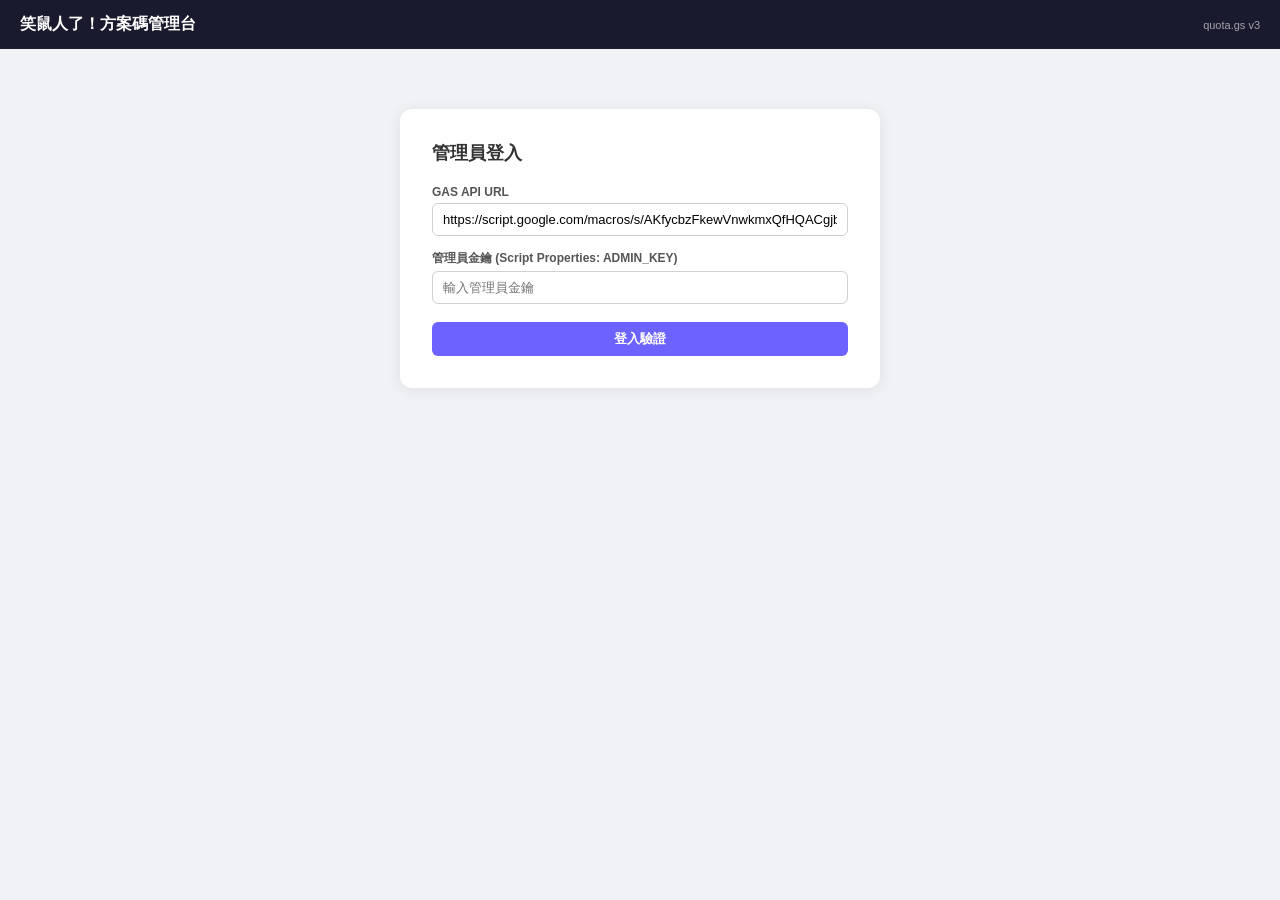
==== quota-admin.html @ 6d63dd7b "feat(quota): Quota Admin Gate — v3 with custom plan type + web admin panel Changes in gas/quota.gs: " ====
<!DOCTYPE html>
<html lang="zh-TW">
<head>
<meta charset="UTF-8">
<meta name="viewport" content="width=device-width, initial-scale=1.0">
<title>笑鼠人了！方案碼管理台</title>
<style>
*{box-sizing:border-box;margin:0;padding:0}
body{font-family:-apple-system,BlinkMacSystemFont,'Segoe UI',sans-serif;background:#f0f2f5;color:#1a1a1a;font-size:14px}
header{background:#1a1a2e;color:#fff;padding:14px 20px;display:flex;align-items:center;gap:10px}
header h1{font-size:16px;font-weight:600}
header .version{font-size:11px;opacity:.6;margin-left:auto}
#auth-panel{max-width:480px;margin:60px auto;background:#fff;border-radius:12px;padding:32px;box-shadow:0 2px 16px rgba(0,0,0,.08)}
#auth-panel h2{font-size:18px;margin-bottom:20px;color:#333}
#main-panel{display:none;max-width:900px;margin:24px auto;padding:0 16px 40px}
.field{margin-bottom:14px}
label{display:block;font-size:12px;font-weight:600;color:#555;margin-bottom:4px}
input,select,textarea{width:100%;padding:8px 10px;border:1px solid #d0d0d0;border-radius:6px;font-size:13px;outline:none;background:#fff}
input:focus,select:focus{border-color:#6c63ff}
.btn{display:inline-block;padding:8px 18px;border:none;border-radius:6px;font-size:13px;font-weight:600;cursor:pointer;transition:opacity .15s}
.btn-primary{background:#6c63ff;color:#fff}
.btn-primary:hover{opacity:.88}
.btn-danger{background:#e53e3e;color:#fff}
.btn-danger:hover{opacity:.88}
.btn-sm{padding:4px 10px;font-size:12px}
.btn:disabled{opacity:.4;cursor:not-allowed}
.card{background:#fff;border-radius:10px;padding:20px;box-shadow:0 1px 6px rgba(0,0,0,.07);margin-bottom:16px}
.card h3{font-size:14px;font-weight:700;color:#333;margin-bottom:14px;border-bottom:1px solid #f0f0f0;padding-bottom:8px}
.tabs{display:flex;gap:0;border-bottom:2px solid #e8e8e8;margin-bottom:18px}
.tab{padding:9px 18px;cursor:pointer;font-size:13px;font-weight:600;color:#888;border-bottom:2px solid transparent;margin-bottom:-2px}
.tab.active{color:#6c63ff;border-color:#6c63ff}
.tab-panel{display:none}.tab-panel.active{display:block}
table{width:100%;border-collapse:collapse;font-size:12px}
th{background:#f7f7f9;padding:8px 10px;text-align:left;font-weight:600;color:#555;border-bottom:1px solid #e0e0e0}
td{padding:8px 10px;border-bottom:1px solid #f0f0f0;vertical-align:middle}
tr:hover td{background:#fafafe}
.badge{display:inline-block;padding:2px 7px;border-radius:20px;font-size:11px;font-weight:600}
.badge-gift{background:#fef3c7;color:#92400e}
.badge-student{background:#d1fae5;color:#065f46}
.badge-custom{background:#ede9fe;color:#4c1d95}
.badge-on{background:#dcfce7;color:#166534}
.badge-off{background:#fee2e2;color:#991b1b}
.badge-expired{background:#f3f4f6;color:#6b7280}
.msg{padding:10px 14px;border-radius:6px;margin-bottom:12px;font-size:13px;display:none}
.msg.ok{background:#d1fae5;color:#065f46;display:block}
.msg.err{background:#fee2e2;color:#991b1b;display:block}
.row2{display:grid;grid-template-columns:1fr 1fr;gap:12px}
.row3{display:grid;grid-template-columns:1fr 1fr 1fr;gap:12px}
#type-custom-fields{display:none}
#type-gift-fields{display:none}
#type-student-fields{display:none}
.code-display{font-family:monospace;font-size:15px;font-weight:700;background:#f0eeff;padding:10px 14px;border-radius:6px;letter-spacing:.05em;color:#4c1d95;margin-top:10px;display:none}
.member-box{background:#f9f9ff;border:1px solid #e0deff;border-radius:8px;padding:14px;margin-top:12px;display:none}
.member-box .row{display:flex;justify-content:space-between;padding:4px 0;border-bottom:1px solid #ece9ff;font-size:12px}
.member-box .row:last-child{border-bottom:none}
.member-box .k{color:#666;font-weight:600}
.member-box .v{color:#333;font-family:monospace;word-break:break-all}
</style>
</head>
<body>
<header>
  <h1>笑鼠人了！方案碼管理台</h1>
  <span class="version">quota.gs v3</span>
</header>

<!-- 登入區塊 -->
<div id="auth-panel">
  <h2>管理員登入</h2>
  <div class="field">
    <label>GAS API URL</label>
    <input type="text" id="gas-url" value="https://script.google.com/macros/s/AKfycbzFkewVnwkmxQfHQACgjbrm0c6b4pj-tnhjEApqHDGZkanwAmQkqObV0bAMxFBNAV-E/exec" placeholder="GAS 部署網址">
  </div>
  <div class="field">
    <label>管理員金鑰 (Script Properties: ADMIN_KEY)</label>
    <input type="password" id="admin-key" placeholder="輸入管理員金鑰">
  </div>
  <div class="msg" id="auth-msg"></div>
  <button class="btn btn-primary" onclick="doLogin()" style="width:100%;margin-top:4px">登入驗證</button>
</div>

<!-- 主面板 -->
<div id="main-panel">
  <div class="tabs">
    <div class="tab active" onclick="switchTab('codes')">方案碼管理</div>
    <div class="tab" onclick="switchTab('members')">會員查詢</div>
    <div class="tab" onclick="switchTab('tools')">工具</div>
  </div>

  <!-- 方案碼管理 -->
  <div id="tab-codes" class="tab-panel active">
    <div class="card">
      <h3>產生新方案碼</h3>
      <div class="field">
        <label>類型</label>
        <select id="code-type" onchange="onTypeChange()">
          <option value="custom">自訂方案（TEST-* / GROUP-* 等）</option>
          <option value="gift">贈送工坊次數（HAPPY-*）</option>
          <option value="student">學員方案（LEARN-*）</option>
        </select>
      </div>

      <!-- custom 欄位 -->
      <div id="type-custom-fields">
        <div class="row2">
          <div class="field">
            <label>前綴（TEST 或 GROUP）</label>
            <input type="text" id="c-prefix" value="TEST" placeholder="TEST">
          </div>
          <div class="field">
            <label>備註</label>
            <input type="text" id="c-note" placeholder="例：2026暑假測試">
          </div>
        </div>
        <div class="row3">
          <div class="field">
            <label>每日快速次數</label>
            <input type="number" id="c-quick" value="50" min="1">
          </div>
          <div class="field">
            <label>每日旅程次數</label>
            <input type="number" id="c-journey" value="10" min="1">
          </div>
          <div class="field">
            <label>每日工坊次數</label>
            <input type="number" id="c-workshop" value="10" min="1">
          </div>
        </div>
        <div class="row2">
          <div class="field">
            <label>方案有效天數</label>
            <input type="number" id="c-days" value="30" min="1">
          </div>
          <div class="field">
            <label>最多兌換人數</label>
            <input type="number" id="c-maxppl" value="1" min="1">
          </div>
        </div>
      </div>

      <!-- gift 欄位 -->
      <div id="type-gift-fields">
        <div class="row2">
          <div class="field">
            <label>贈送工坊次數</label>
            <input type="number" id="g-value" value="3" min="1">
          </div>
          <div class="field">
            <label>方案碼有效天數</label>
            <input type="number" id="g-days" value="90" min="1">
          </div>
        </div>
        <div class="row2">
          <div class="field">
            <label>最多兌換人數</label>
            <input type="number" id="g-maxppl" value="1" min="1">
          </div>
          <div class="field">
            <label>備註</label>
            <input type="text" id="g-note" placeholder="例：贈送給王小明">
          </div>
        </div>
      </div>

      <!-- student 欄位 -->
      <div id="type-student-fields">
        <div class="row2">
          <div class="field">
            <label>有效天數</label>
            <input type="number" id="s-days" value="30" min="1">
          </div>
          <div class="field">
            <label>最多啟用人數</label>
            <input type="number" id="s-maxppl" value="30" min="1">
          </div>
        </div>
        <div class="field">
          <label>課程備註</label>
          <input type="text" id="s-note" placeholder="例：2026暑假班">
        </div>
      </div>

      <div class="msg" id="create-msg"></div>
      <button class="btn btn-primary" onclick="createCode()" id="create-btn">產生方案碼</button>
      <div class="code-display" id="code-result"></div>
    </div>

    <div class="card">
      <h3>全部方案碼 <button class="btn btn-sm btn-primary" onclick="loadCodes()" style="float:right">重新整理</button></h3>
      <div id="codes-table-wrap">
        <table>
          <thead><tr>
            <th>方案碼</th><th>類型</th><th>每日限額 Q/J/W</th>
            <th>方案天</th><th>兌換</th><th>到期</th><th>備註</th><th>操作</th>
          </tr></thead>
          <tbody id="codes-tbody"><tr><td colspan="8" style="color:#aaa;text-align:center;padding:20px">點「重新整理」載入資料</td></tr></tbody>
        </table>
      </div>
    </div>
  </div>

  <!-- 會員查詢 -->
  <div id="tab-members" class="tab-panel">
    <div class="card">
      <h3>查詢會員</h3>
      <div style="display:flex;gap:10px">
        <input type="text" id="search-userid" placeholder="輸入 userId（LINE UID 或其他）" style="flex:1">
        <button class="btn btn-primary" onclick="searchMember()">查詢</button>
      </div>
      <div class="msg" id="member-msg"></div>
      <div class="member-box" id="member-box"></div>

      <div style="margin-top:18px;border-top:1px solid #f0f0f0;padding-top:16px">
        <h3 style="margin-bottom:10px">贈送工坊額度</h3>
        <div class="row3">
          <div class="field">
            <label>userId</label>
            <input type="text" id="grant-userid" placeholder="和上方查詢同步填入">
          </div>
          <div class="field">
            <label>贈送次數</label>
            <input type="number" id="grant-amount" value="1" min="1">
          </div>
          <div class="field">
            <label>備註</label>
            <input type="text" id="grant-note" placeholder="原因">
          </div>
        </div>
        <div class="msg" id="grant-msg"></div>
        <button class="btn btn-primary" onclick="grantBonus()">確認贈送</button>
      </div>
    </div>

    <div class="card">
      <h3>會員列表（最多 50 筆）<button class="btn btn-sm btn-primary" onclick="loadMembers()" style="float:right">載入</button></h3>
      <div id="members-table-wrap">
        <table>
          <thead><tr>
            <th>userId</th><th>方案</th><th>到期</th><th>剩餘bonus</th>
            <th>今日快速</th><th>今日旅程</th><th>今日工坊</th><th>最後使用</th>
          </tr></thead>
          <tbody id="members-tbody"><tr><td colspan="8" style="color:#aaa;text-align:center;padding:20px">點「載入」</td></tr></tbody>
        </table>
      </div>
    </div>
  </div>

  <!-- 工具 -->
  <div id="tab-tools" class="tab-panel">
    <div class="card">
      <h3>Schema 遷移</h3>
      <p style="color:#666;font-size:12px;margin-bottom:14px">
        在 21_會員資料 補齊新欄位（customDailyQuick / Journey / Workshop）。<br>
        已有此欄位的 Sheet 不受影響，舊資料不會被覆寫。
      </p>
      <div class="msg" id="migrate-msg"></div>
      <button class="btn btn-primary" onclick="migrateSchema()">執行 Schema 遷移</button>
    </div>

    <div class="card">
      <h3>停用方案碼</h3>
      <div style="display:flex;gap:10px">
        <input type="text" id="disable-code" placeholder="輸入完整方案碼" style="flex:1">
        <button class="btn btn-danger" onclick="disableCode()">停用</button>
      </div>
      <div class="msg" id="disable-msg"></div>
    </div>
  </div>
</div>

<script>
var API_URL = '';
var ADMIN_KEY = '';

function showMsg(id, text, isErr) {
  var el = document.getElementById(id);
  el.textContent = text;
  el.className = 'msg ' + (isErr ? 'err' : 'ok');
}

async function callApi(action, extra) {
  var body = Object.assign({ action: action, adminKey: ADMIN_KEY }, extra || {});
  var res = await fetch(API_URL, {
    method: 'POST',
    headers: { 'Content-Type': 'application/json' },
    body: JSON.stringify(body)
  });
  return res.json();
}

async function doLogin() {
  API_URL   = document.getElementById('gas-url').value.trim();
  ADMIN_KEY = document.getElementById('admin-key').value.trim();
  if (!API_URL || !ADMIN_KEY) { showMsg('auth-msg','請填入 GAS URL 與管理員金鑰',true); return; }
  showMsg('auth-msg','驗證中…',false);
  try {
    var r = await callApi('adminListCodes');
    if (r.ok === false) { showMsg('auth-msg', r.message || '驗證失敗', true); return; }
    document.getElementById('auth-panel').style.display = 'none';
    document.getElementById('main-panel').style.display = 'block';
    renderCodesTable(r.codes || []);
  } catch(e) {
    showMsg('auth-msg', '連線失敗：' + e.message, true);
  }
}

function switchTab(name) {
  document.querySelectorAll('.tab').forEach(function(t,i){
    t.classList.toggle('active', ['codes','members','tools'][i]===name);
  });
  document.querySelectorAll('.tab-panel').forEach(function(p,i){
    p.classList.toggle('active', ['tab-codes','tab-members','tab-tools'][i]==='tab-'+name);
  });
}

function onTypeChange() {
  var t = document.getElementById('code-type').value;
  document.getElementById('type-custom-fields').style.display  = t==='custom'  ? '' : 'none';
  document.getElementById('type-gift-fields').style.display    = t==='gift'    ? '' : 'none';
  document.getElementById('type-student-fields').style.display = t==='student' ? '' : 'none';
}
onTypeChange();

async function createCode() {
  var type = document.getElementById('code-type').value;
  var opts = { type: type };
  if (type === 'custom') {
    opts.prefix       = document.getElementById('c-prefix').value.trim() || 'TEST';
    opts.dailyQuick   = parseInt(document.getElementById('c-quick').value,10);
    opts.dailyJourney = parseInt(document.getElementById('c-journey').value,10);
    opts.dailyWorkshop= parseInt(document.getElementById('c-workshop').value,10);
    opts.planDays     = parseInt(document.getElementById('c-days').value,10);
    opts.maxRedemptions = parseInt(document.getElementById('c-maxppl').value,10);
    opts.note         = document.getElementById('c-note').value.trim();
  } else if (type === 'gift') {
    opts.value        = parseInt(document.getElementById('g-value').value,10);
    opts.expiryDays   = parseInt(document.getElementById('g-days').value,10);
    opts.maxRedemptions = parseInt(document.getElementById('g-maxppl').value,10);
    opts.note         = document.getElementById('g-note').value.trim();
  } else {
    opts.planDays     = parseInt(document.getElementById('s-days').value,10);
    opts.maxRedemptions = parseInt(document.getElementById('s-maxppl').value,10);
    opts.note         = document.getElementById('s-note').value.trim();
  }
  var btn = document.getElementById('create-btn');
  btn.disabled = true;
  showMsg('create-msg','產生中…',false);
  try {
    var r = await callApi('adminCreateCode', opts);
    if (!r.ok) { showMsg('create-msg', r.message || '失敗', true); btn.disabled=false; return; }
    showMsg('create-msg','產生成功！', false);
    var disp = document.getElementById('code-result');
    var info = r.code;
    if (r.expiresAt) info += '\n到期：' + r.expiresAt.slice(0,10);
    if (type==='custom') info += '\n每日 Q:'+opts.dailyQuick+' J:'+opts.dailyJourney+' W:'+opts.dailyWorkshop;
    if (type==='gift')   info += '\n贈送工坊次數：' + opts.value;
    disp.textContent = info;
    disp.style.display = 'block';
    loadCodes();
  } catch(e) {
    showMsg('create-msg', '連線失敗：'+e.message, true);
  }
  btn.disabled = false;
}

async function loadCodes() {
  var r = await callApi('adminListCodes');
  renderCodesTable(r.codes || []);
}

function renderCodesTable(codes) {
  var tb = document.getElementById('codes-tbody');
  if (!codes.length) {
    tb.innerHTML = '<tr><td colspan="8" style="color:#aaa;text-align:center;padding:20px">尚無方案碼</td></tr>';
    return;
  }
  tb.innerHTML = codes.map(function(c) {
    var typeBadge = '<span class="badge badge-'+c.type+'">'+c.type+'</span>';
    var statusBadge = c.expired ? '<span class="badge badge-expired">已過期</span>'
                    : c.enabled ? '<span class="badge badge-on">啟用</span>'
                    : '<span class="badge badge-off">已停用</span>';
    var limits = c.type==='custom' ? (c.dailyQuick+'/'+c.dailyJourney+'/'+c.dailyWorkshop) : '—';
    var disableBtn = (c.enabled && !c.expired)
      ? '<button class="btn btn-sm btn-danger" onclick="quickDisable(\''+c.code+'\')">停用</button>'
      : '';
    return '<tr>'
      +'<td><code style="font-size:11px">'+c.code+'</code></td>'
      +'<td>'+typeBadge+'</td>'
      +'<td>'+limits+'</td>'
      +'<td>'+(c.planDays||'—')+'天</td>'
      +'<td>'+(c.redeemedCount||0)+'/'+(c.maxRedemptions||1)+'</td>'
      +'<td>'+(c.expiresAt||'—')+' '+statusBadge+'</td>'
      +'<td style="max-width:120px;overflow:hidden;text-overflow:ellipsis;white-space:nowrap">'+(c.note||'')+'</td>'
      +'<td>'+disableBtn+'</td>'
      +'</tr>';
  }).join('');
}

async function quickDisable(code) {
  if (!confirm('停用 '+code+' ？')) return;
  var r = await callApi('adminDisableCode', { code: code });
  if (r.ok) loadCodes();
  else alert(r.message);
}

async function searchMember() {
  var uid = document.getElementById('search-userid').value.trim();
  if (!uid) return;
  document.getElementById('grant-userid').value = uid;
  var r = await callApi('adminGetMember', { userId: uid });
  var box = document.getElementById('member-box');
  if (!r.ok) {
    showMsg('member-msg', r.message || '查無此使用者', true);
    box.style.display = 'none'; return;
  }
  var m = r.member;
  var planExpired = m.planEndAt && new Date(m.planEndAt) < new Date();
  box.innerHTML = [
    ['userId',              m.userId],
    ['方案',                m.planType + (planExpired ? ' (已過期)' : '')],
    ['到期日',              m.planEndAt ? String(m.planEndAt).slice(0,10) : '—'],
    ['bonus 餘額',          m.bonusBalance || 0],
    ['今日快速已用',        m.dailyQuickUsed || 0],
    ['今日旅程已用',        m.dailyJourneyUsed || 0],
    ['今日工坊已用',        m.dailyWorkshopUsed || 0],
    ['自訂快速上限',        m.customDailyQuick || '—'],
    ['自訂旅程上限',        m.customDailyJourney || '—'],
    ['自訂工坊上限',        m.customDailyWorkshop || '—'],
    ['最後使用日期',        m.lastUsageDate || '—'],
    ['建立時間',            m.createdAt ? String(m.createdAt).slice(0,10) : '—']
  ].map(function(r){
    return '<div class="row"><span class="k">'+r[0]+'</span><span class="v">'+r[1]+'</span></div>';
  }).join('');
  box.style.display = 'block';
  showMsg('member-msg','', false);
  document.getElementById('member-msg').style.display = 'none';
}

async function grantBonus() {
  var uid    = document.getElementById('grant-userid').value.trim();
  var amount = parseInt(document.getElementById('grant-amount').value, 10);
  var note   = document.getElementById('grant-note').value.trim();
  if (!uid || !amount || amount <= 0) { showMsg('grant-msg','請填入 userId 與次數',true); return; }
  var r = await callApi('adminGrantBonus', { userId: uid, amount: amount, note: note });
  showMsg('grant-msg', r.message || (r.ok ? '成功' : '失敗'), !r.ok);
}

async function loadMembers() {
  var r = await callApi('adminListMembers', { limit: 50 });
  var tb = document.getElementById('members-tbody');
  if (!r.ok || !r.members || !r.members.length) {
    tb.innerHTML = '<tr><td colspan="8" style="color:#aaa;text-align:center;padding:16px">尚無資料</td></tr>'; return;
  }
  tb.innerHTML = r.members.map(function(m) {
    var planExpired = m.planEndAt && new Date(m.planEndAt) < new Date();
    var planLabel   = (m.planType||'free') + (planExpired ? '(過期)' : '');
    return '<tr>'
      +'<td style="font-size:11px;font-family:monospace">'+(m.userId||'')+'</td>'
      +'<td><span class="badge badge-'+(m.planType||'free')+'">'+planLabel+'</span></td>'
      +'<td>'+(m.planEndAt ? String(m.planEndAt).slice(0,10) : '—')+'</td>'
      +'<td>'+(m.bonusBalance||0)+'</td>'
      +'<td>'+(m.dailyQuickUsed||0)+'</td>'
      +'<td>'+(m.dailyJourneyUsed||0)+'</td>'
      +'<td>'+(m.dailyWorkshopUsed||0)+'</td>'
      +'<td>'+(m.lastUsageDate||'—')+'</td>'
      +'</tr>';
  }).join('');
}

async function migrateSchema() {
  var r = await callApi('adminMigrateSchema');
  showMsg('migrate-msg', r.message || (r.ok ? '完成' : '失敗'), !r.ok);
}

async function disableCode() {
  var code = document.getElementById('disable-code').value.trim();
  if (!code) return;
  var r = await callApi('adminDisableCode', { code: code });
  showMsg('disable-msg', r.message || (r.ok ? '已停用' : '失敗'), !r.ok);
  if (r.ok) loadCodes();
}

document.getElementById('admin-key').addEventListener('keydown', function(e){
  if (e.key === 'Enter') doLogin();
});
</script>
</body>
</html>
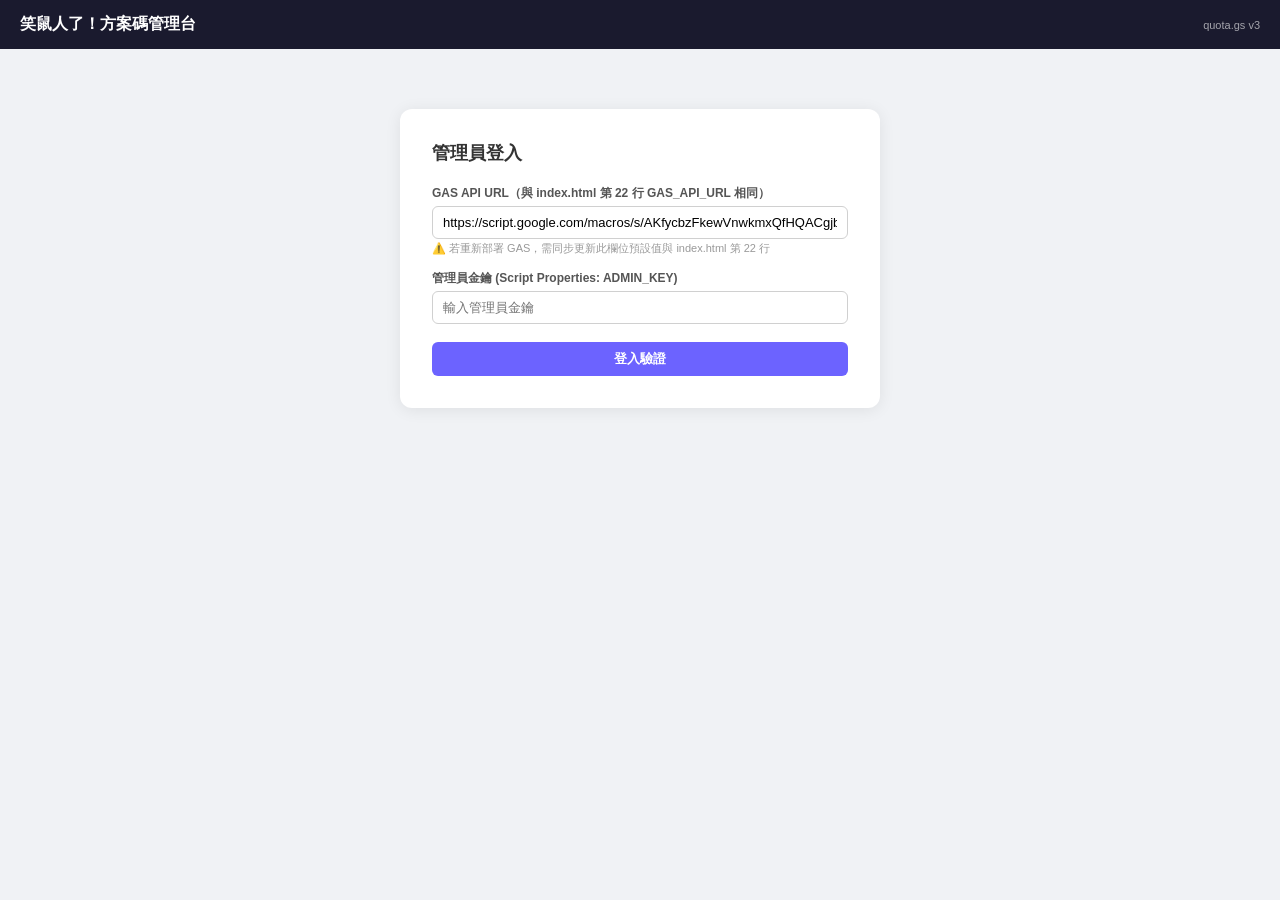
==== commit 09fbb7b2: "Redeem Admin MVP：GAS URL 說明、贈送確認、查誰兌換、UI 說法修正 1. quota-admin.html GAS URL 加同步提示（與 index.html 第 22 行一" ====
--- a/quota-admin.html
+++ b/quota-admin.html
@@ -67,8 +67,9 @@
 <div id="auth-panel">
   <h2>管理員登入</h2>
   <div class="field">
-    <label>GAS API URL</label>
+    <label>GAS API URL（與 index.html 第 22 行 GAS_API_URL 相同）</label>
     <input type="text" id="gas-url" value="https://script.google.com/macros/s/AKfycbzFkewVnwkmxQfHQACgjbrm0c6b4pj-tnhjEApqHDGZkanwAmQkqObV0bAMxFBNAV-E/exec" placeholder="GAS 部署網址">
+    <small style="color:#999;font-size:11px">⚠️ 若重新部署 GAS，需同步更新此欄位預設值與 index.html 第 22 行</small>
   </div>
   <div class="field">
     <label>管理員金鑰 (Script Properties: ADMIN_KEY)</label>
@@ -196,6 +197,17 @@
         </table>
       </div>
     </div>
+
+    <div class="card">
+      <h3>查兌換碼使用紀錄</h3>
+      <p style="font-size:12px;color:#888;margin-bottom:10px">輸入方案碼，查看哪些人兌換過、兌換時間。也可點上方表格的「查誰兌換」快速帶入。</p>
+      <div style="display:flex;gap:10px;margin-bottom:6px">
+        <input type="text" id="lookup-code" placeholder="例：LEARN-A4R3-K9FZ 或 HAPPY-XXXX-XXXX" style="flex:1">
+        <button class="btn btn-primary" onclick="lookupCodeRedemptions()">查詢</button>
+      </div>
+      <div class="msg" id="lookup-msg"></div>
+      <div id="lookup-result"></div>
+    </div>
   </div>
 
   <!-- 會員查詢 -->
@@ -210,14 +222,15 @@
       <div class="member-box" id="member-box"></div>
 
       <div style="margin-top:18px;border-top:1px solid #f0f0f0;padding-top:16px">
-        <h3 style="margin-bottom:10px">贈送工坊額度</h3>
+        <h3 style="margin-bottom:6px">直接贈送工坊點數</h3>
+        <p style="font-size:12px;color:#e07000;background:#fff8ee;border-radius:6px;padding:6px 10px;margin-bottom:12px">⚠️ 此功能只增加工坊模式（Workshop）的 bonus 次數，不影響快速/旅程每日額度。不需對方輸入兌換碼，直接入帳。</p>
         <div class="row3">
           <div class="field">
             <label>userId</label>
             <input type="text" id="grant-userid" placeholder="和上方查詢同步填入">
           </div>
           <div class="field">
-            <label>贈送次數</label>
+            <label>贈送工坊點數（次）</label>
             <input type="number" id="grant-amount" value="1" min="1">
           </div>
           <div class="field">
@@ -281,7 +294,6 @@
   var body = Object.assign({ action: action, adminKey: ADMIN_KEY }, extra || {});
   var res = await fetch(API_URL, {
     method: 'POST',
-    headers: { 'Content-Type': 'application/json' },
     body: JSON.stringify(body)
   });
   return res.json();
@@ -373,15 +385,18 @@
     tb.innerHTML = '<tr><td colspan="8" style="color:#aaa;text-align:center;padding:20px">尚無方案碼</td></tr>';
     return;
   }
+  var TYPE_LABELS = { gift: '工坊贈送', student: '學員方案', custom: '自訂方案' };
   tb.innerHTML = codes.map(function(c) {
-    var typeBadge = '<span class="badge badge-'+c.type+'">'+c.type+'</span>';
+    var typeLabel = TYPE_LABELS[c.type] || c.type;
+    var typeBadge = '<span class="badge badge-'+c.type+'">'+typeLabel+'</span>';
     var statusBadge = c.expired ? '<span class="badge badge-expired">已過期</span>'
                     : c.enabled ? '<span class="badge badge-on">啟用</span>'
                     : '<span class="badge badge-off">已停用</span>';
     var limits = c.type==='custom' ? (c.dailyQuick+'/'+c.dailyJourney+'/'+c.dailyWorkshop) : '—';
     var disableBtn = (c.enabled && !c.expired)
-      ? '<button class="btn btn-sm btn-danger" onclick="quickDisable(\''+c.code+'\')">停用</button>'
+      ? '<button class="btn btn-sm btn-danger" onclick="quickDisable(\''+c.code+'\')" style="margin-right:4px">停用</button>'
       : '';
+    var lookupBtn = '<button class="btn btn-sm btn-primary" onclick="lookupCode(\''+c.code+'\')">查誰兌換</button>';
     return '<tr>'
       +'<td><code style="font-size:11px">'+c.code+'</code></td>'
       +'<td>'+typeBadge+'</td>'
@@ -390,7 +405,7 @@
       +'<td>'+(c.redeemedCount||0)+'/'+(c.maxRedemptions||1)+'</td>'
       +'<td>'+(c.expiresAt||'—')+' '+statusBadge+'</td>'
       +'<td style="max-width:120px;overflow:hidden;text-overflow:ellipsis;white-space:nowrap">'+(c.note||'')+'</td>'
-      +'<td>'+disableBtn+'</td>'
+      +'<td>'+disableBtn+lookupBtn+'</td>'
       +'</tr>';
   }).join('');
 }
@@ -440,6 +455,12 @@
   var amount = parseInt(document.getElementById('grant-amount').value, 10);
   var note   = document.getElementById('grant-note').value.trim();
   if (!uid || !amount || amount <= 0) { showMsg('grant-msg','請填入 userId 與次數',true); return; }
+  var confirmMsg = '確認贈送工坊點數？'
+    + '\n\nuseId：' + uid
+    + '\n增加工坊點數：' + amount + ' 次'
+    + '\n備註：' + (note || '（無）')
+    + '\n\n⚠️ 此為工坊 bonus，不影響快速/旅程額度';
+  if (!confirm(confirmMsg)) return;
   var r = await callApi('adminGrantBonus', { userId: uid, amount: amount, note: note });
   showMsg('grant-msg', r.message || (r.ok ? '成功' : '失敗'), !r.ok);
 }
@@ -479,6 +500,49 @@
   if (r.ok) loadCodes();
 }
 
+function lookupCode(code) {
+  switchTab('codes');
+  document.getElementById('lookup-code').value = code;
+  lookupCodeRedemptions();
+  setTimeout(function(){ document.getElementById('lookup-result').scrollIntoView({ behavior: 'smooth', block: 'start' }); }, 300);
+}
+
+async function lookupCodeRedemptions() {
+  var code = document.getElementById('lookup-code').value.trim().toUpperCase();
+  if (!code) { showMsg('lookup-msg','請填入方案碼',true); return; }
+  document.getElementById('lookup-code').value = code;
+  showMsg('lookup-msg','查詢中…',false);
+  document.getElementById('lookup-result').innerHTML = '';
+  try {
+    var r = await callApi('adminListCodeRedemptions', { code: code });
+    if (!r.ok) { showMsg('lookup-msg', r.message || '查詢失敗', true); return; }
+    if (!r.redemptions || !r.redemptions.length) {
+      showMsg('lookup-msg','此碼尚無兌換紀錄（0 人）',false);
+      return;
+    }
+    showMsg('lookup-msg','共 ' + r.count + ' 人兌換過此碼',false);
+    var ACTION_LABELS = { REDEEM_GIFT: '工坊贈送碼', ACTIVATE_STUDENT: '學員方案', ACTIVATE_CUSTOM: '自訂方案' };
+    document.getElementById('lookup-result').innerHTML =
+      '<table style="margin-top:8px"><thead><tr>'
+      +'<th>userId</th><th>兌換時間</th><th>方案類型</th><th>獲得工坊點數</th>'
+      +'</tr></thead><tbody>'
+      + r.redemptions.map(function(row) {
+          var timeStr = row.time ? String(row.time).replace('T',' ').slice(0,16) : '—';
+          var actionLabel = ACTION_LABELS[row.action] || row.action;
+          var amountStr = row.action === 'REDEEM_GIFT' ? (row.amount + ' 次') : '—';
+          return '<tr>'
+            +'<td style="font-size:11px;font-family:monospace">'+row.userId+'</td>'
+            +'<td>'+timeStr+'</td>'
+            +'<td>'+actionLabel+'</td>'
+            +'<td>'+amountStr+'</td>'
+            +'</tr>';
+        }).join('')
+      +'</tbody></table>';
+  } catch(e) {
+    showMsg('lookup-msg','連線失敗：'+e.message,true);
+  }
+}
+
 document.getElementById('admin-key').addEventListener('keydown', function(e){
   if (e.key === 'Enter') doLogin();
 });
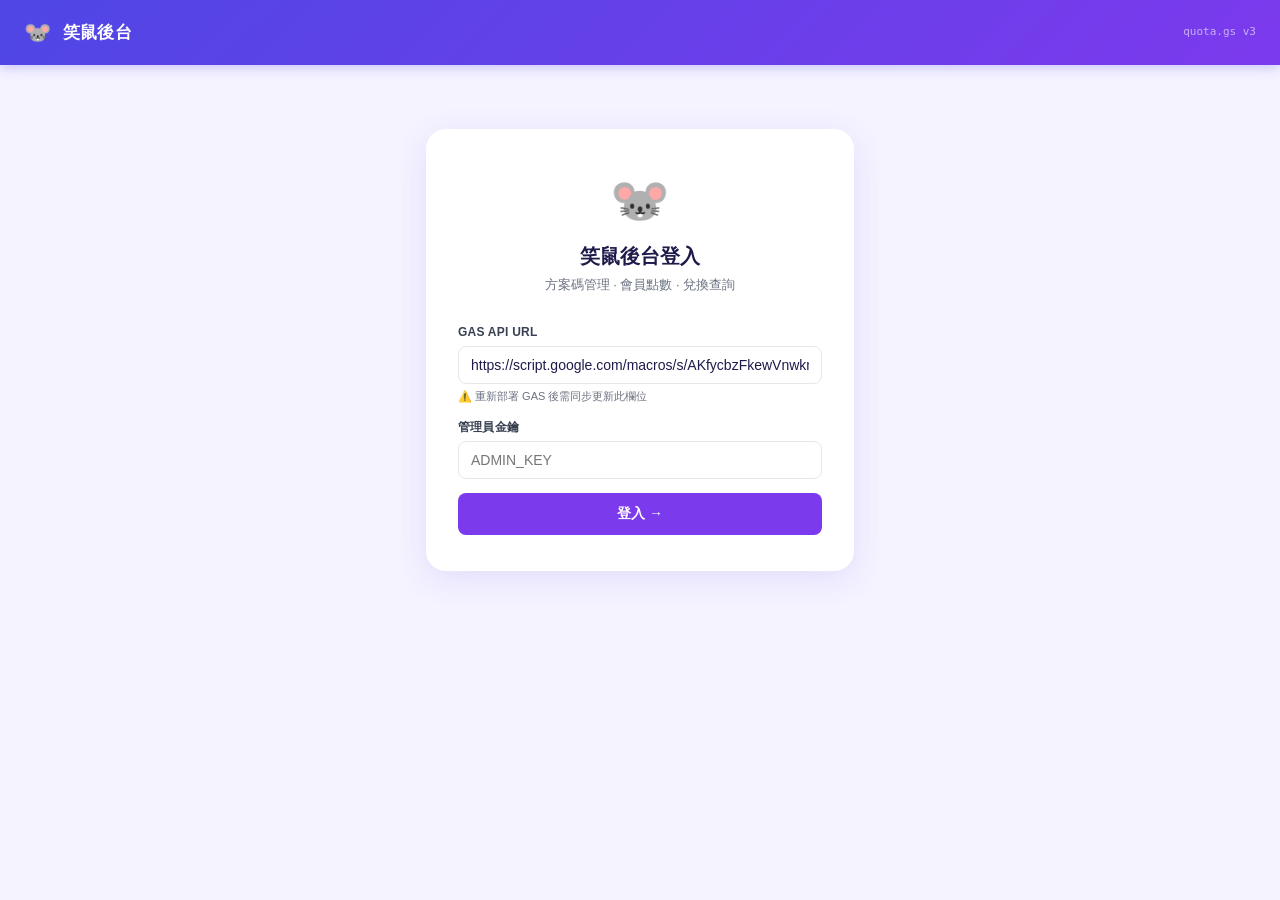
==== commit 6a8cfe52: "quota-admin.html：後台 UI 全面視覺重設計 任務導向三分頁（發碼管理 / 會員點數 / 系統工具），一眼知道取碼、 發碼、管理、查詢在哪裡。產生碼後出現大方塊+一鍵複製。  Co-A" ====
--- a/quota-admin.html
+++ b/quota-admin.html
@@ -3,113 +3,261 @@
 <head>
 <meta charset="UTF-8">
 <meta name="viewport" content="width=device-width, initial-scale=1.0">
-<title>笑鼠人了！方案碼管理台</title>
+<title>🐭 笑鼠後台</title>
 <style>
 *{box-sizing:border-box;margin:0;padding:0}
-body{font-family:-apple-system,BlinkMacSystemFont,'Segoe UI',sans-serif;background:#f0f2f5;color:#1a1a1a;font-size:14px}
-header{background:#1a1a2e;color:#fff;padding:14px 20px;display:flex;align-items:center;gap:10px}
-header h1{font-size:16px;font-weight:600}
-header .version{font-size:11px;opacity:.6;margin-left:auto}
-#auth-panel{max-width:480px;margin:60px auto;background:#fff;border-radius:12px;padding:32px;box-shadow:0 2px 16px rgba(0,0,0,.08)}
-#auth-panel h2{font-size:18px;margin-bottom:20px;color:#333}
-#main-panel{display:none;max-width:900px;margin:24px auto;padding:0 16px 40px}
+:root{
+  --purple:#7c3aed;--purple-light:#ede9fe;--purple-mid:#ddd6fe;
+  --green:#059669;--green-light:#d1fae5;
+  --red:#dc2626;--red-light:#fee2e2;
+  --amber:#d97706;--amber-light:#fef3c7;
+  --sky:#0284c7;--sky-light:#e0f2fe;
+  --gray:#6b7280;--gray-light:#f3f4f6;
+  --border:#e5e7eb;--shadow:0 1px 3px rgba(0,0,0,.08),0 4px 16px rgba(0,0,0,.06);
+  --radius:12px;--radius-sm:8px;
+}
+body{font-family:-apple-system,BlinkMacSystemFont,'Segoe UI','Noto Sans TC',sans-serif;
+  background:#f5f3ff;color:#1e1b4b;font-size:15px;line-height:1.5}
+
+/* ─── Header ─── */
+header{
+  background:linear-gradient(135deg,#4f46e5 0%,#7c3aed 100%);
+  color:#fff;padding:16px 24px;display:flex;align-items:center;gap:12px;
+  box-shadow:0 2px 12px rgba(79,70,229,.3);
+}
+header .logo{font-size:22px}
+header h1{font-size:17px;font-weight:700;letter-spacing:.01em}
+header .ver{font-size:11px;opacity:.6;margin-left:auto;font-family:monospace}
+
+/* ─── Login ─── */
+#auth-panel{
+  max-width:460px;margin:64px auto 0;padding:0 16px;
+}
+.login-card{
+  background:#fff;border-radius:20px;padding:36px 32px;
+  box-shadow:0 8px 32px rgba(79,70,229,.12);
+}
+.login-logo{text-align:center;font-size:48px;margin-bottom:4px}
+.login-title{text-align:center;font-size:20px;font-weight:700;color:#1e1b4b;margin-bottom:4px}
+.login-sub{text-align:center;font-size:13px;color:var(--gray);margin-bottom:28px}
+
+/* ─── Main Panel ─── */
+#main-panel{display:none;max-width:960px;margin:0 auto;padding:20px 16px 60px}
+
+/* ─── Tabs ─── */
+.tabs{
+  display:flex;gap:4px;background:#fff;border-radius:var(--radius);padding:6px;
+  box-shadow:var(--shadow);margin-bottom:20px;
+}
+.tab{
+  flex:1;padding:10px 8px;border:none;background:none;border-radius:var(--radius-sm);
+  font-size:14px;font-weight:600;color:var(--gray);cursor:pointer;transition:all .15s;
+  display:flex;align-items:center;justify-content:center;gap:6px;
+}
+.tab.active{background:var(--purple);color:#fff;box-shadow:0 2px 8px rgba(124,58,237,.35)}
+.tab-panel{display:none}.tab-panel.active{display:block}
+
+/* ─── Cards ─── */
+.card{background:#fff;border-radius:var(--radius);padding:24px;box-shadow:var(--shadow);margin-bottom:16px}
+.card-title{
+  font-size:15px;font-weight:700;color:#1e1b4b;
+  margin-bottom:16px;display:flex;align-items:center;gap:8px;
+}
+.card-title .icon{font-size:18px}
+.card-title .badge-count{
+  margin-left:auto;font-size:12px;font-weight:600;
+  background:var(--purple-light);color:var(--purple);
+  padding:2px 8px;border-radius:20px;
+}
+.section-divider{
+  border:none;border-top:1px solid var(--border);
+  margin:20px 0;
+}
+
+/* ─── Form ─── */
 .field{margin-bottom:14px}
-label{display:block;font-size:12px;font-weight:600;color:#555;margin-bottom:4px}
-input,select,textarea{width:100%;padding:8px 10px;border:1px solid #d0d0d0;border-radius:6px;font-size:13px;outline:none;background:#fff}
-input:focus,select:focus{border-color:#6c63ff}
-.btn{display:inline-block;padding:8px 18px;border:none;border-radius:6px;font-size:13px;font-weight:600;cursor:pointer;transition:opacity .15s}
-.btn-primary{background:#6c63ff;color:#fff}
-.btn-primary:hover{opacity:.88}
-.btn-danger{background:#e53e3e;color:#fff}
-.btn-danger:hover{opacity:.88}
-.btn-sm{padding:4px 10px;font-size:12px}
-.btn:disabled{opacity:.4;cursor:not-allowed}
-.card{background:#fff;border-radius:10px;padding:20px;box-shadow:0 1px 6px rgba(0,0,0,.07);margin-bottom:16px}
-.card h3{font-size:14px;font-weight:700;color:#333;margin-bottom:14px;border-bottom:1px solid #f0f0f0;padding-bottom:8px}
-.tabs{display:flex;gap:0;border-bottom:2px solid #e8e8e8;margin-bottom:18px}
-.tab{padding:9px 18px;cursor:pointer;font-size:13px;font-weight:600;color:#888;border-bottom:2px solid transparent;margin-bottom:-2px}
-.tab.active{color:#6c63ff;border-color:#6c63ff}
-.tab-panel{display:none}.tab-panel.active{display:block}
-table{width:100%;border-collapse:collapse;font-size:12px}
-th{background:#f7f7f9;padding:8px 10px;text-align:left;font-weight:600;color:#555;border-bottom:1px solid #e0e0e0}
-td{padding:8px 10px;border-bottom:1px solid #f0f0f0;vertical-align:middle}
-tr:hover td{background:#fafafe}
-.badge{display:inline-block;padding:2px 7px;border-radius:20px;font-size:11px;font-weight:600}
-.badge-gift{background:#fef3c7;color:#92400e}
-.badge-student{background:#d1fae5;color:#065f46}
-.badge-custom{background:#ede9fe;color:#4c1d95}
-.badge-on{background:#dcfce7;color:#166534}
-.badge-off{background:#fee2e2;color:#991b1b}
-.badge-expired{background:#f3f4f6;color:#6b7280}
-.msg{padding:10px 14px;border-radius:6px;margin-bottom:12px;font-size:13px;display:none}
-.msg.ok{background:#d1fae5;color:#065f46;display:block}
-.msg.err{background:#fee2e2;color:#991b1b;display:block}
+label{display:block;font-size:12px;font-weight:700;color:#374151;margin-bottom:5px;letter-spacing:.02em}
+input,select,textarea{
+  width:100%;padding:10px 12px;border:1.5px solid var(--border);
+  border-radius:var(--radius-sm);font-size:14px;outline:none;
+  background:#fff;transition:border-color .15s;color:#1e1b4b;
+}
+input:focus,select:focus{border-color:var(--purple);box-shadow:0 0 0 3px rgba(124,58,237,.1)}
+select{cursor:pointer}
 .row2{display:grid;grid-template-columns:1fr 1fr;gap:12px}
 .row3{display:grid;grid-template-columns:1fr 1fr 1fr;gap:12px}
-#type-custom-fields{display:none}
-#type-gift-fields{display:none}
-#type-student-fields{display:none}
-.code-display{font-family:monospace;font-size:15px;font-weight:700;background:#f0eeff;padding:10px 14px;border-radius:6px;letter-spacing:.05em;color:#4c1d95;margin-top:10px;display:none}
-.member-box{background:#f9f9ff;border:1px solid #e0deff;border-radius:8px;padding:14px;margin-top:12px;display:none}
-.member-box .row{display:flex;justify-content:space-between;padding:4px 0;border-bottom:1px solid #ece9ff;font-size:12px}
-.member-box .row:last-child{border-bottom:none}
-.member-box .k{color:#666;font-weight:600}
-.member-box .v{color:#333;font-family:monospace;word-break:break-all}
+@media(max-width:600px){.row2,.row3{grid-template-columns:1fr}}
+
+/* ─── Buttons ─── */
+.btn{
+  display:inline-flex;align-items:center;justify-content:center;gap:6px;
+  padding:10px 20px;border:none;border-radius:var(--radius-sm);
+  font-size:14px;font-weight:700;cursor:pointer;transition:all .15s;
+  text-decoration:none;
+}
+.btn-primary{background:var(--purple);color:#fff}
+.btn-primary:hover{background:#6d28d9;transform:translateY(-1px);box-shadow:0 4px 12px rgba(124,58,237,.3)}
+.btn-success{background:var(--green);color:#fff}
+.btn-success:hover{background:#047857}
+.btn-danger{background:var(--red);color:#fff}
+.btn-danger:hover{background:#b91c1c}
+.btn-outline{background:#fff;color:var(--purple);border:1.5px solid var(--purple-mid)}
+.btn-outline:hover{background:var(--purple-light)}
+.btn-ghost{background:var(--gray-light);color:#374151}
+.btn-ghost:hover{background:#e5e7eb}
+.btn-sm{padding:6px 12px;font-size:12px}
+.btn-block{width:100%;padding:12px}
+.btn:disabled{opacity:.4;cursor:not-allowed;transform:none !important;box-shadow:none !important}
+
+/* ─── Alerts / Messages ─── */
+.msg{
+  padding:10px 14px;border-radius:var(--radius-sm);
+  margin-bottom:12px;font-size:13px;font-weight:600;display:none;
+}
+.msg.ok{background:var(--green-light);color:#065f46;display:block;border-left:3px solid var(--green)}
+.msg.err{background:var(--red-light);color:#991b1b;display:block;border-left:3px solid var(--red)}
+.msg.info{background:var(--purple-light);color:#4c1d95;display:block;border-left:3px solid var(--purple)}
+.alert-box{
+  padding:12px 14px;border-radius:var(--radius-sm);
+  font-size:13px;font-weight:600;margin-bottom:16px;
+}
+.alert-warning{background:var(--amber-light);color:#78350f;border-left:3px solid var(--amber)}
+
+/* ─── Code Display ─── */
+.code-box{
+  display:none;margin-top:16px;background:linear-gradient(135deg,#f5f3ff,#ede9fe);
+  border:2px solid var(--purple-mid);border-radius:var(--radius);padding:16px 20px;
+}
+.code-box .code-label{font-size:11px;font-weight:700;color:var(--purple);letter-spacing:.08em;text-transform:uppercase;margin-bottom:6px}
+.code-box .code-value{
+  font-family:monospace;font-size:22px;font-weight:800;
+  color:#3730a3;letter-spacing:.08em;margin-bottom:10px;word-break:break-all;
+}
+.code-box .code-meta{font-size:12px;color:var(--gray);margin-bottom:10px;line-height:1.7}
+.copy-btn{
+  background:#fff;color:var(--purple);border:1.5px solid var(--purple-mid);
+  border-radius:6px;padding:6px 14px;font-size:13px;font-weight:700;
+  cursor:pointer;transition:all .15s;
+}
+.copy-btn:hover{background:var(--purple);color:#fff}
+.copy-btn.copied{background:var(--green);color:#fff;border-color:var(--green)}
+
+/* ─── Table ─── */
+.table-wrap{overflow-x:auto;margin:-4px}
+table{width:100%;border-collapse:collapse;font-size:13px;min-width:600px}
+th{
+  background:var(--gray-light);padding:10px 12px;text-align:left;
+  font-size:12px;font-weight:700;color:#374151;letter-spacing:.04em;
+  border-bottom:2px solid var(--border);white-space:nowrap;
+}
+td{padding:10px 12px;border-bottom:1px solid #f3f4f6;vertical-align:middle}
+tr:last-child td{border-bottom:none}
+tr:hover td{background:#faf5ff}
+.td-code{font-family:monospace;font-size:12px;font-weight:700;color:#3730a3}
+.td-muted{color:var(--gray);font-size:12px}
+
+/* ─── Badges ─── */
+.badge{
+  display:inline-block;padding:3px 9px;border-radius:20px;
+  font-size:11px;font-weight:700;white-space:nowrap;
+}
+.badge-gift{background:#fef3c7;color:#92400e}
+.badge-student{background:var(--green-light);color:#065f46}
+.badge-custom{background:var(--purple-light);color:#4c1d95}
+.badge-free{background:var(--gray-light);color:#374151}
+.badge-on{background:var(--green-light);color:#065f46}
+.badge-off{background:var(--red-light);color:#991b1b}
+.badge-expired{background:var(--gray-light);color:var(--gray)}
+
+/* ─── Member Box ─── */
+.member-box{
+  background:#faf5ff;border:1.5px solid var(--purple-mid);
+  border-radius:var(--radius);padding:16px;margin-top:14px;display:none;
+}
+.member-grid{display:grid;grid-template-columns:repeat(auto-fill,minmax(200px,1fr));gap:8px}
+.member-item{padding:8px 10px;background:#fff;border-radius:8px;border:1px solid var(--purple-mid)}
+.member-item .mk{font-size:11px;font-weight:700;color:var(--purple);text-transform:uppercase;letter-spacing:.04em;margin-bottom:2px}
+.member-item .mv{font-size:13px;color:#1e1b4b;font-family:monospace;word-break:break-all}
+
+/* ─── Quick Stats ─── */
+.stat-row{display:grid;grid-template-columns:repeat(3,1fr);gap:10px;margin-bottom:16px}
+.stat-card{
+  background:#fff;border-radius:10px;padding:14px 16px;
+  box-shadow:0 1px 4px rgba(0,0,0,.06);text-align:center;
+}
+.stat-card .sv{font-size:24px;font-weight:800;color:var(--purple)}
+.stat-card .sl{font-size:11px;color:var(--gray);font-weight:600;margin-top:2px}
+
+/* ─── Empty state ─── */
+.empty{padding:32px 20px;text-align:center;color:var(--gray)}
+.empty .eicon{font-size:32px;margin-bottom:8px}
+.empty .etxt{font-size:14px}
 </style>
 </head>
 <body>
 <header>
-  <h1>笑鼠人了！方案碼管理台</h1>
-  <span class="version">quota.gs v3</span>
+  <span class="logo">🐭</span>
+  <h1>笑鼠後台</h1>
+  <span class="ver">quota.gs v3</span>
 </header>
 
-<!-- 登入區塊 -->
+<!-- ════ 登入 ════ -->
 <div id="auth-panel">
-  <h2>管理員登入</h2>
-  <div class="field">
-    <label>GAS API URL（與 index.html 第 22 行 GAS_API_URL 相同）</label>
-    <input type="text" id="gas-url" value="https://script.google.com/macros/s/AKfycbzFkewVnwkmxQfHQACgjbrm0c6b4pj-tnhjEApqHDGZkanwAmQkqObV0bAMxFBNAV-E/exec" placeholder="GAS 部署網址">
-    <small style="color:#999;font-size:11px">⚠️ 若重新部署 GAS，需同步更新此欄位預設值與 index.html 第 22 行</small>
+  <div class="login-card">
+    <div class="login-logo">🐭</div>
+    <div class="login-title">笑鼠後台登入</div>
+    <div class="login-sub">方案碼管理 · 會員點數 · 兌換查詢</div>
+
+    <div class="field">
+      <label>GAS API URL</label>
+      <input type="text" id="gas-url"
+        value="https://script.google.com/macros/s/AKfycbzFkewVnwkmxQfHQACgjbrm0c6b4pj-tnhjEApqHDGZkanwAmQkqObV0bAMxFBNAV-E/exec"
+        placeholder="GAS 部署網址">
+      <div style="font-size:11px;color:var(--gray);margin-top:4px">⚠️ 重新部署 GAS 後需同步更新此欄位</div>
+    </div>
+    <div class="field">
+      <label>管理員金鑰</label>
+      <input type="password" id="admin-key" placeholder="ADMIN_KEY">
+    </div>
+    <div class="msg" id="auth-msg"></div>
+    <button class="btn btn-primary btn-block" onclick="doLogin()">登入 →</button>
   </div>
-  <div class="field">
-    <label>管理員金鑰 (Script Properties: ADMIN_KEY)</label>
-    <input type="password" id="admin-key" placeholder="輸入管理員金鑰">
+</div>
+
+<!-- ════ 主面板 ════ -->
+<div id="main-panel">
+
+  <div class="tabs">
+    <button class="tab active" onclick="switchTab('codes')">🎫 發碼管理</button>
+    <button class="tab" onclick="switchTab('members')">👤 會員點數</button>
+    <button class="tab" onclick="switchTab('tools')">🔧 系統工具</button>
   </div>
-  <div class="msg" id="auth-msg"></div>
-  <button class="btn btn-primary" onclick="doLogin()" style="width:100%;margin-top:4px">登入驗證</button>
-</div>
-
-<!-- 主面板 -->
-<div id="main-panel">
-  <div class="tabs">
-    <div class="tab active" onclick="switchTab('codes')">方案碼管理</div>
-    <div class="tab" onclick="switchTab('members')">會員查詢</div>
-    <div class="tab" onclick="switchTab('tools')">工具</div>
-  </div>
-
-  <!-- 方案碼管理 -->
+
+  <!-- ── Tab 1：發碼管理 ── -->
   <div id="tab-codes" class="tab-panel active">
+
+    <!-- 建立新方案碼 -->
     <div class="card">
-      <h3>產生新方案碼</h3>
+      <div class="card-title"><span class="icon">🎫</span>建立新方案碼</div>
+
       <div class="field">
-        <label>類型</label>
+        <label>選擇類型</label>
         <select id="code-type" onchange="onTypeChange()">
-          <option value="custom">自訂方案（TEST-* / GROUP-* 等）</option>
-          <option value="gift">贈送工坊次數（HAPPY-*）</option>
-          <option value="student">學員方案（LEARN-*）</option>
+          <option value="custom">🧪 測試 / 活動用（TEST-* 或 GROUP-*）— 自訂每日次數</option>
+          <option value="student">📚 學員方案（LEARN-*）— 升為學員方案 N 天</option>
+          <option value="gift">🎁 工坊贈送碼（HAPPY-*）— 直接增加工坊點數</option>
         </select>
       </div>
 
-      <!-- custom 欄位 -->
       <div id="type-custom-fields">
         <div class="row2">
           <div class="field">
             <label>前綴（TEST 或 GROUP）</label>
-            <input type="text" id="c-prefix" value="TEST" placeholder="TEST">
-          </div>
-          <div class="field">
-            <label>備註</label>
-            <input type="text" id="c-note" placeholder="例：2026暑假測試">
+            <input type="text" id="c-prefix" value="TEST">
+          </div>
+          <div class="field">
+            <label>備註（給自己看）</label>
+            <input type="text" id="c-note" placeholder="例：2026暑假測試碼">
           </div>
         </div>
         <div class="row3">
@@ -128,49 +276,24 @@
         </div>
         <div class="row2">
           <div class="field">
-            <label>方案有效天數</label>
+            <label>有效天數</label>
             <input type="number" id="c-days" value="30" min="1">
           </div>
           <div class="field">
-            <label>最多兌換人數</label>
+            <label>最多幾人可用</label>
             <input type="number" id="c-maxppl" value="1" min="1">
           </div>
         </div>
       </div>
 
-      <!-- gift 欄位 -->
-      <div id="type-gift-fields">
+      <div id="type-student-fields" style="display:none">
         <div class="row2">
           <div class="field">
-            <label>贈送工坊次數</label>
-            <input type="number" id="g-value" value="3" min="1">
-          </div>
-          <div class="field">
-            <label>方案碼有效天數</label>
-            <input type="number" id="g-days" value="90" min="1">
-          </div>
-        </div>
-        <div class="row2">
-          <div class="field">
-            <label>最多兌換人數</label>
-            <input type="number" id="g-maxppl" value="1" min="1">
-          </div>
-          <div class="field">
-            <label>備註</label>
-            <input type="text" id="g-note" placeholder="例：贈送給王小明">
-          </div>
-        </div>
-      </div>
-
-      <!-- student 欄位 -->
-      <div id="type-student-fields">
-        <div class="row2">
-          <div class="field">
-            <label>有效天數</label>
+            <label>學員方案天數</label>
             <input type="number" id="s-days" value="30" min="1">
           </div>
           <div class="field">
-            <label>最多啟用人數</label>
+            <label>最多幾人可用</label>
             <input type="number" id="s-maxppl" value="30" min="1">
           </div>
         </div>
@@ -180,29 +303,65 @@
         </div>
       </div>
 
+      <div id="type-gift-fields" style="display:none">
+        <div class="row2">
+          <div class="field">
+            <label>贈送工坊次數</label>
+            <input type="number" id="g-value" value="3" min="1">
+          </div>
+          <div class="field">
+            <label>兌換碼有效天數</label>
+            <input type="number" id="g-days" value="90" min="1">
+          </div>
+        </div>
+        <div class="row2">
+          <div class="field">
+            <label>最多幾人可用</label>
+            <input type="number" id="g-maxppl" value="1" min="1">
+          </div>
+          <div class="field">
+            <label>備註</label>
+            <input type="text" id="g-note" placeholder="例：贈給王小明">
+          </div>
+        </div>
+      </div>
+
       <div class="msg" id="create-msg"></div>
-      <button class="btn btn-primary" onclick="createCode()" id="create-btn">產生方案碼</button>
-      <div class="code-display" id="code-result"></div>
-    </div>
-
+      <button class="btn btn-primary" onclick="createCode()" id="create-btn">✨ 產生方案碼</button>
+
+      <!-- 產生結果 -->
+      <div class="code-box" id="code-result">
+        <div class="code-label">✅ 方案碼已產生，複製後發給對方</div>
+        <div class="code-value" id="code-val"></div>
+        <div class="code-meta" id="code-meta"></div>
+        <button class="copy-btn" id="copy-btn" onclick="copyCode()">📋 複製方案碼</button>
+      </div>
+    </div>
+
+    <!-- 現有方案碼列表 -->
     <div class="card">
-      <h3>全部方案碼 <button class="btn btn-sm btn-primary" onclick="loadCodes()" style="float:right">重新整理</button></h3>
-      <div id="codes-table-wrap">
+      <div class="card-title">
+        <span class="icon">📋</span>現有方案碼
+        <button class="btn btn-ghost btn-sm" onclick="loadCodes()" style="margin-left:auto">重新整理</button>
+      </div>
+      <div class="table-wrap">
         <table>
           <thead><tr>
-            <th>方案碼</th><th>類型</th><th>每日限額 Q/J/W</th>
-            <th>方案天</th><th>兌換</th><th>到期</th><th>備註</th><th>操作</th>
+            <th>方案碼</th><th>類型</th><th>每日 Q/J/W</th>
+            <th>天數</th><th>兌換人數</th><th>到期日</th><th>備註</th><th>操作</th>
           </tr></thead>
-          <tbody id="codes-tbody"><tr><td colspan="8" style="color:#aaa;text-align:center;padding:20px">點「重新整理」載入資料</td></tr></tbody>
+          <tbody id="codes-tbody">
+            <tr><td colspan="8"><div class="empty"><div class="eicon">📋</div><div class="etxt">點「重新整理」載入</div></div></td></tr>
+          </tbody>
         </table>
       </div>
     </div>
 
+    <!-- 查誰兌換 -->
     <div class="card">
-      <h3>查兌換碼使用紀錄</h3>
-      <p style="font-size:12px;color:#888;margin-bottom:10px">輸入方案碼，查看哪些人兌換過、兌換時間。也可點上方表格的「查誰兌換」快速帶入。</p>
-      <div style="display:flex;gap:10px;margin-bottom:6px">
-        <input type="text" id="lookup-code" placeholder="例：LEARN-A4R3-K9FZ 或 HAPPY-XXXX-XXXX" style="flex:1">
+      <div class="card-title"><span class="icon">🔍</span>查誰兌換了這個碼</div>
+      <div style="display:flex;gap:10px;margin-bottom:10px">
+        <input type="text" id="lookup-code" placeholder="貼上方案碼，例：LEARN-A4R3-K9FZ" style="flex:1">
         <button class="btn btn-primary" onclick="lookupCodeRedemptions()">查詢</button>
       </div>
       <div class="msg" id="lookup-msg"></div>
@@ -210,92 +369,98 @@
     </div>
   </div>
 
-  <!-- 會員查詢 -->
+  <!-- ── Tab 2：會員點數 ── -->
   <div id="tab-members" class="tab-panel">
+
+    <!-- 查詢會員 -->
     <div class="card">
-      <h3>查詢會員</h3>
+      <div class="card-title"><span class="icon">🔍</span>查詢會員狀態</div>
       <div style="display:flex;gap:10px">
-        <input type="text" id="search-userid" placeholder="輸入 userId（LINE UID 或其他）" style="flex:1">
+        <input type="text" id="search-userid" placeholder="輸入 userId（LINE UID）" style="flex:1">
         <button class="btn btn-primary" onclick="searchMember()">查詢</button>
       </div>
       <div class="msg" id="member-msg"></div>
       <div class="member-box" id="member-box"></div>
-
-      <div style="margin-top:18px;border-top:1px solid #f0f0f0;padding-top:16px">
-        <h3 style="margin-bottom:6px">直接贈送工坊點數</h3>
-        <p style="font-size:12px;color:#e07000;background:#fff8ee;border-radius:6px;padding:6px 10px;margin-bottom:12px">⚠️ 此功能只增加工坊模式（Workshop）的 bonus 次數，不影響快速/旅程每日額度。不需對方輸入兌換碼，直接入帳。</p>
-        <div class="row3">
-          <div class="field">
-            <label>userId</label>
-            <input type="text" id="grant-userid" placeholder="和上方查詢同步填入">
-          </div>
-          <div class="field">
-            <label>贈送工坊點數（次）</label>
-            <input type="number" id="grant-amount" value="1" min="1">
-          </div>
-          <div class="field">
-            <label>備註</label>
-            <input type="text" id="grant-note" placeholder="原因">
-          </div>
-        </div>
-        <div class="msg" id="grant-msg"></div>
-        <button class="btn btn-primary" onclick="grantBonus()">確認贈送</button>
-      </div>
-    </div>
-
+    </div>
+
+    <!-- 直接送工坊點數 -->
     <div class="card">
-      <h3>會員列表（最多 50 筆）<button class="btn btn-sm btn-primary" onclick="loadMembers()" style="float:right">載入</button></h3>
-      <div id="members-table-wrap">
+      <div class="card-title"><span class="icon">🎁</span>直接送工坊點數給特定會員</div>
+      <div class="alert-box alert-warning">⚠️ 只增加工坊模式 bonus，不影響快速/旅程每日額度。不需對方輸入碼，直接入帳。</div>
+      <div class="row3">
+        <div class="field">
+          <label>userId（查詢後自動填入）</label>
+          <input type="text" id="grant-userid" placeholder="U開頭的LINE UID">
+        </div>
+        <div class="field">
+          <label>贈送工坊點數（次）</label>
+          <input type="number" id="grant-amount" value="1" min="1">
+        </div>
+        <div class="field">
+          <label>備註原因</label>
+          <input type="text" id="grant-note" placeholder="例：課程補贈">
+        </div>
+      </div>
+      <div class="msg" id="grant-msg"></div>
+      <button class="btn btn-success" onclick="grantBonus()">🎁 確認送出點數</button>
+    </div>
+
+    <!-- 會員列表 -->
+    <div class="card">
+      <div class="card-title">
+        <span class="icon">👥</span>會員列表
+        <button class="btn btn-ghost btn-sm" onclick="loadMembers()" style="margin-left:auto">載入最新</button>
+      </div>
+      <div class="table-wrap">
         <table>
           <thead><tr>
-            <th>userId</th><th>方案</th><th>到期</th><th>剩餘bonus</th>
+            <th>userId</th><th>方案</th><th>到期</th><th>工坊bonus</th>
             <th>今日快速</th><th>今日旅程</th><th>今日工坊</th><th>最後使用</th>
           </tr></thead>
-          <tbody id="members-tbody"><tr><td colspan="8" style="color:#aaa;text-align:center;padding:20px">點「載入」</td></tr></tbody>
+          <tbody id="members-tbody">
+            <tr><td colspan="8"><div class="empty"><div class="eicon">👥</div><div class="etxt">點「載入最新」</div></div></td></tr>
+          </tbody>
         </table>
       </div>
     </div>
   </div>
 
-  <!-- 工具 -->
+  <!-- ── Tab 3：系統工具 ── -->
   <div id="tab-tools" class="tab-panel">
     <div class="card">
-      <h3>Schema 遷移</h3>
-      <p style="color:#666;font-size:12px;margin-bottom:14px">
-        在 21_會員資料 補齊新欄位（customDailyQuick / Journey / Workshop）。<br>
-        已有此欄位的 Sheet 不受影響，舊資料不會被覆寫。
-      </p>
+      <div class="card-title"><span class="icon">🔧</span>Schema 遷移</div>
+      <p style="color:var(--gray);font-size:13px;margin-bottom:16px">在 21_會員資料 自動補齊新欄位。已有欄位的不動，舊資料不被覆蓋。</p>
       <div class="msg" id="migrate-msg"></div>
-      <button class="btn btn-primary" onclick="migrateSchema()">執行 Schema 遷移</button>
+      <button class="btn btn-outline" onclick="migrateSchema()">執行 Schema 遷移</button>
     </div>
 
     <div class="card">
-      <h3>停用方案碼</h3>
+      <div class="card-title"><span class="icon">🚫</span>停用方案碼</div>
       <div style="display:flex;gap:10px">
-        <input type="text" id="disable-code" placeholder="輸入完整方案碼" style="flex:1">
+        <input type="text" id="disable-code" placeholder="貼上完整方案碼" style="flex:1">
         <button class="btn btn-danger" onclick="disableCode()">停用</button>
       </div>
       <div class="msg" id="disable-msg"></div>
     </div>
   </div>
-</div>
+
+</div><!-- end main-panel -->
 
 <script>
 var API_URL = '';
 var ADMIN_KEY = '';
+var _lastCode = '';
 
 function showMsg(id, text, isErr) {
   var el = document.getElementById(id);
+  if (!text) { el.style.display = 'none'; return; }
   el.textContent = text;
   el.className = 'msg ' + (isErr ? 'err' : 'ok');
 }
 
 async function callApi(action, extra) {
   var body = Object.assign({ action: action, adminKey: ADMIN_KEY }, extra || {});
-  var res = await fetch(API_URL, {
-    method: 'POST',
-    body: JSON.stringify(body)
-  });
+  var res = await fetch(API_URL, { method: 'POST', body: JSON.stringify(body) });
   return res.json();
 }
 
@@ -336,22 +501,22 @@
   var type = document.getElementById('code-type').value;
   var opts = { type: type };
   if (type === 'custom') {
-    opts.prefix       = document.getElementById('c-prefix').value.trim() || 'TEST';
-    opts.dailyQuick   = parseInt(document.getElementById('c-quick').value,10);
-    opts.dailyJourney = parseInt(document.getElementById('c-journey').value,10);
-    opts.dailyWorkshop= parseInt(document.getElementById('c-workshop').value,10);
-    opts.planDays     = parseInt(document.getElementById('c-days').value,10);
-    opts.maxRedemptions = parseInt(document.getElementById('c-maxppl').value,10);
-    opts.note         = document.getElementById('c-note').value.trim();
+    opts.prefix        = document.getElementById('c-prefix').value.trim() || 'TEST';
+    opts.dailyQuick    = parseInt(document.getElementById('c-quick').value,10);
+    opts.dailyJourney  = parseInt(document.getElementById('c-journey').value,10);
+    opts.dailyWorkshop = parseInt(document.getElementById('c-workshop').value,10);
+    opts.planDays      = parseInt(document.getElementById('c-days').value,10);
+    opts.maxRedemptions= parseInt(document.getElementById('c-maxppl').value,10);
+    opts.note          = document.getElementById('c-note').value.trim();
   } else if (type === 'gift') {
-    opts.value        = parseInt(document.getElementById('g-value').value,10);
-    opts.expiryDays   = parseInt(document.getElementById('g-days').value,10);
-    opts.maxRedemptions = parseInt(document.getElementById('g-maxppl').value,10);
-    opts.note         = document.getElementById('g-note').value.trim();
+    opts.value         = parseInt(document.getElementById('g-value').value,10);
+    opts.expiryDays    = parseInt(document.getElementById('g-days').value,10);
+    opts.maxRedemptions= parseInt(document.getElementById('g-maxppl').value,10);
+    opts.note          = document.getElementById('g-note').value.trim();
   } else {
-    opts.planDays     = parseInt(document.getElementById('s-days').value,10);
-    opts.maxRedemptions = parseInt(document.getElementById('s-maxppl').value,10);
-    opts.note         = document.getElementById('s-note').value.trim();
+    opts.planDays      = parseInt(document.getElementById('s-days').value,10);
+    opts.maxRedemptions= parseInt(document.getElementById('s-maxppl').value,10);
+    opts.note          = document.getElementById('s-note').value.trim();
   }
   var btn = document.getElementById('create-btn');
   btn.disabled = true;
@@ -359,14 +524,19 @@
   try {
     var r = await callApi('adminCreateCode', opts);
     if (!r.ok) { showMsg('create-msg', r.message || '失敗', true); btn.disabled=false; return; }
-    showMsg('create-msg','產生成功！', false);
-    var disp = document.getElementById('code-result');
-    var info = r.code;
-    if (r.expiresAt) info += '\n到期：' + r.expiresAt.slice(0,10);
-    if (type==='custom') info += '\n每日 Q:'+opts.dailyQuick+' J:'+opts.dailyJourney+' W:'+opts.dailyWorkshop;
-    if (type==='gift')   info += '\n贈送工坊次數：' + opts.value;
-    disp.textContent = info;
-    disp.style.display = 'block';
+    showMsg('create-msg','', false);
+    _lastCode = r.code;
+    document.getElementById('code-val').textContent = r.code;
+    var meta = [];
+    if (r.expiresAt) meta.push('到期：' + r.expiresAt.slice(0,10));
+    if (type==='custom') meta.push('每日 快速×'+opts.dailyQuick+'　旅程×'+opts.dailyJourney+'　工坊×'+opts.dailyWorkshop+'　有效 '+opts.planDays+' 天　最多 '+opts.maxRedemptions+' 人');
+    if (type==='student') meta.push('學員方案 '+opts.planDays+' 天　最多 '+opts.maxRedemptions+' 人');
+    if (type==='gift') meta.push('贈送工坊次數 '+opts.value+' 次　最多 '+opts.maxRedemptions+' 人');
+    document.getElementById('code-meta').textContent = meta.join('\n');
+    var copyBtn = document.getElementById('copy-btn');
+    copyBtn.textContent = '📋 複製方案碼';
+    copyBtn.className = 'copy-btn';
+    document.getElementById('code-result').style.display = 'block';
     loadCodes();
   } catch(e) {
     showMsg('create-msg', '連線失敗：'+e.message, true);
@@ -374,6 +544,16 @@
   btn.disabled = false;
 }
 
+function copyCode() {
+  if (!_lastCode) return;
+  navigator.clipboard.writeText(_lastCode).then(function(){
+    var btn = document.getElementById('copy-btn');
+    btn.textContent = '✅ 已複製！';
+    btn.className = 'copy-btn copied';
+    setTimeout(function(){ btn.textContent='📋 複製方案碼'; btn.className='copy-btn'; }, 2000);
+  });
+}
+
 async function loadCodes() {
   var r = await callApi('adminListCodes');
   renderCodesTable(r.codes || []);
@@ -382,36 +562,35 @@
 function renderCodesTable(codes) {
   var tb = document.getElementById('codes-tbody');
   if (!codes.length) {
-    tb.innerHTML = '<tr><td colspan="8" style="color:#aaa;text-align:center;padding:20px">尚無方案碼</td></tr>';
+    tb.innerHTML = '<tr><td colspan="8"><div class="empty"><div class="eicon">🎫</div><div class="etxt">尚無方案碼</div></div></td></tr>';
     return;
   }
-  var TYPE_LABELS = { gift: '工坊贈送', student: '學員方案', custom: '自訂方案' };
+  var TYPE_LABELS = { gift:'🎁 工坊贈送', student:'📚 學員方案', custom:'🧪 自訂方案' };
   tb.innerHTML = codes.map(function(c) {
     var typeLabel = TYPE_LABELS[c.type] || c.type;
     var typeBadge = '<span class="badge badge-'+c.type+'">'+typeLabel+'</span>';
     var statusBadge = c.expired ? '<span class="badge badge-expired">已過期</span>'
-                    : c.enabled ? '<span class="badge badge-on">啟用</span>'
-                    : '<span class="badge badge-off">已停用</span>';
+                    : c.enabled ? '<span class="badge badge-on">✓ 啟用</span>'
+                    : '<span class="badge badge-off">✗ 停用</span>';
     var limits = c.type==='custom' ? (c.dailyQuick+'/'+c.dailyJourney+'/'+c.dailyWorkshop) : '—';
-    var disableBtn = (c.enabled && !c.expired)
-      ? '<button class="btn btn-sm btn-danger" onclick="quickDisable(\''+c.code+'\')" style="margin-right:4px">停用</button>'
-      : '';
-    var lookupBtn = '<button class="btn btn-sm btn-primary" onclick="lookupCode(\''+c.code+'\')">查誰兌換</button>';
+    var ops = '';
+    if (c.enabled && !c.expired) ops += '<button class="btn btn-danger btn-sm" onclick="quickDisable(\''+c.code+'\')" style="margin-right:4px">停用</button>';
+    ops += '<button class="btn btn-outline btn-sm" onclick="lookupCode(\''+c.code+'\')">🔍 查誰兌換</button>';
     return '<tr>'
-      +'<td><code style="font-size:11px">'+c.code+'</code></td>'
+      +'<td class="td-code">'+c.code+'</td>'
       +'<td>'+typeBadge+'</td>'
-      +'<td>'+limits+'</td>'
-      +'<td>'+(c.planDays||'—')+'天</td>'
-      +'<td>'+(c.redeemedCount||0)+'/'+(c.maxRedemptions||1)+'</td>'
-      +'<td>'+(c.expiresAt||'—')+' '+statusBadge+'</td>'
-      +'<td style="max-width:120px;overflow:hidden;text-overflow:ellipsis;white-space:nowrap">'+(c.note||'')+'</td>'
-      +'<td>'+disableBtn+lookupBtn+'</td>'
+      +'<td class="td-muted">'+limits+'</td>'
+      +'<td class="td-muted">'+(c.planDays||'—')+'天</td>'
+      +'<td style="font-weight:700;color:'+(c.redeemedCount>0?'var(--green)':'var(--gray)')+'">'+( c.redeemedCount||0)+'<span style="color:var(--gray);font-weight:400"> / '+(c.maxRedemptions||1)+'</span></td>'
+      +'<td>'+statusBadge+'<br><span class="td-muted" style="font-size:11px">'+(c.expiresAt||'')+'</span></td>'
+      +'<td class="td-muted" style="max-width:110px;overflow:hidden;text-overflow:ellipsis;white-space:nowrap">'+(c.note||'')+'</td>'
+      +'<td style="white-space:nowrap">'+ops+'</td>'
       +'</tr>';
   }).join('');
 }
 
 async function quickDisable(code) {
-  if (!confirm('停用 '+code+' ？')) return;
+  if (!confirm('停用 '+code+' ？\n停用後無法再兌換。')) return;
   var r = await callApi('adminDisableCode', { code: code });
   if (r.ok) loadCodes();
   else alert(r.message);
@@ -429,25 +608,24 @@
   }
   var m = r.member;
   var planExpired = m.planEndAt && new Date(m.planEndAt) < new Date();
-  box.innerHTML = [
-    ['userId',              m.userId],
-    ['方案',                m.planType + (planExpired ? ' (已過期)' : '')],
-    ['到期日',              m.planEndAt ? String(m.planEndAt).slice(0,10) : '—'],
-    ['bonus 餘額',          m.bonusBalance || 0],
-    ['今日快速已用',        m.dailyQuickUsed || 0],
-    ['今日旅程已用',        m.dailyJourneyUsed || 0],
-    ['今日工坊已用',        m.dailyWorkshopUsed || 0],
-    ['自訂快速上限',        m.customDailyQuick || '—'],
-    ['自訂旅程上限',        m.customDailyJourney || '—'],
-    ['自訂工坊上限',        m.customDailyWorkshop || '—'],
-    ['最後使用日期',        m.lastUsageDate || '—'],
-    ['建立時間',            m.createdAt ? String(m.createdAt).slice(0,10) : '—']
-  ].map(function(r){
-    return '<div class="row"><span class="k">'+r[0]+'</span><span class="v">'+r[1]+'</span></div>';
-  }).join('');
+  var fields = [
+    ['userId', m.userId],
+    ['方案', (m.planType||'free') + (planExpired?' ⚠️已過期':'')],
+    ['到期日', m.planEndAt ? String(m.planEndAt).slice(0,10) : '—'],
+    ['工坊 bonus', (m.bonusBalance||0)+' 次'],
+    ['今日快速已用', m.dailyQuickUsed||0],
+    ['今日旅程已用', m.dailyJourneyUsed||0],
+    ['今日工坊已用', m.dailyWorkshopUsed||0],
+    ['最後使用', m.lastUsageDate||'—'],
+    ['建立時間', m.createdAt ? String(m.createdAt).slice(0,10) : '—']
+  ];
+  box.innerHTML = '<div class="member-grid">'
+    + fields.map(function(f){
+        return '<div class="member-item"><div class="mk">'+f[0]+'</div><div class="mv">'+f[1]+'</div></div>';
+      }).join('')
+    + '</div>';
   box.style.display = 'block';
   showMsg('member-msg','', false);
-  document.getElementById('member-msg').style.display = 'none';
 }
 
 async function grantBonus() {
@@ -455,34 +633,34 @@
   var amount = parseInt(document.getElementById('grant-amount').value, 10);
   var note   = document.getElementById('grant-note').value.trim();
   if (!uid || !amount || amount <= 0) { showMsg('grant-msg','請填入 userId 與次數',true); return; }
-  var confirmMsg = '確認贈送工坊點數？'
+  var confirmMsg = '確認送出工坊點數？'
     + '\n\nuseId：' + uid
-    + '\n增加工坊點數：' + amount + ' 次'
+    + '\n贈送：' + amount + ' 次工坊點數'
     + '\n備註：' + (note || '（無）')
-    + '\n\n⚠️ 此為工坊 bonus，不影響快速/旅程額度';
+    + '\n\n⚠️ 只增加工坊 bonus，不影響快速/旅程額度';
   if (!confirm(confirmMsg)) return;
   var r = await callApi('adminGrantBonus', { userId: uid, amount: amount, note: note });
-  showMsg('grant-msg', r.message || (r.ok ? '成功' : '失敗'), !r.ok);
+  showMsg('grant-msg', r.message || (r.ok ? '✅ 成功送出' : '失敗'), !r.ok);
 }
 
 async function loadMembers() {
   var r = await callApi('adminListMembers', { limit: 50 });
   var tb = document.getElementById('members-tbody');
   if (!r.ok || !r.members || !r.members.length) {
-    tb.innerHTML = '<tr><td colspan="8" style="color:#aaa;text-align:center;padding:16px">尚無資料</td></tr>'; return;
+    tb.innerHTML = '<tr><td colspan="8"><div class="empty"><div class="eicon">👥</div><div class="etxt">尚無會員資料</div></div></td></tr>'; return;
   }
   tb.innerHTML = r.members.map(function(m) {
     var planExpired = m.planEndAt && new Date(m.planEndAt) < new Date();
-    var planLabel   = (m.planType||'free') + (planExpired ? '(過期)' : '');
+    var planLabel = (m.planType||'free') + (planExpired?'(過期)':'');
     return '<tr>'
-      +'<td style="font-size:11px;font-family:monospace">'+(m.userId||'')+'</td>'
+      +'<td class="td-code" style="font-size:11px">'+(m.userId||'')+'</td>'
       +'<td><span class="badge badge-'+(m.planType||'free')+'">'+planLabel+'</span></td>'
-      +'<td>'+(m.planEndAt ? String(m.planEndAt).slice(0,10) : '—')+'</td>'
-      +'<td>'+(m.bonusBalance||0)+'</td>'
-      +'<td>'+(m.dailyQuickUsed||0)+'</td>'
-      +'<td>'+(m.dailyJourneyUsed||0)+'</td>'
-      +'<td>'+(m.dailyWorkshopUsed||0)+'</td>'
-      +'<td>'+(m.lastUsageDate||'—')+'</td>'
+      +'<td class="td-muted">'+(m.planEndAt?String(m.planEndAt).slice(0,10):'—')+'</td>'
+      +'<td style="font-weight:700;color:var(--purple)">'+(m.bonusBalance||0)+'</td>'
+      +'<td class="td-muted">'+(m.dailyQuickUsed||0)+'</td>'
+      +'<td class="td-muted">'+(m.dailyJourneyUsed||0)+'</td>'
+      +'<td class="td-muted">'+(m.dailyWorkshopUsed||0)+'</td>'
+      +'<td class="td-muted">'+(m.lastUsageDate||'—')+'</td>'
       +'</tr>';
   }).join('');
 }
@@ -504,7 +682,9 @@
   switchTab('codes');
   document.getElementById('lookup-code').value = code;
   lookupCodeRedemptions();
-  setTimeout(function(){ document.getElementById('lookup-result').scrollIntoView({ behavior: 'smooth', block: 'start' }); }, 300);
+  setTimeout(function(){
+    document.getElementById('lookup-result').scrollIntoView({ behavior:'smooth', block:'nearest' });
+  }, 300);
 }
 
 async function lookupCodeRedemptions() {
@@ -517,27 +697,23 @@
     var r = await callApi('adminListCodeRedemptions', { code: code });
     if (!r.ok) { showMsg('lookup-msg', r.message || '查詢失敗', true); return; }
     if (!r.redemptions || !r.redemptions.length) {
-      showMsg('lookup-msg','此碼尚無兌換紀錄（0 人）',false);
-      return;
+      showMsg('lookup-msg','此碼尚無兌換紀錄（0 人）',false); return;
     }
     showMsg('lookup-msg','共 ' + r.count + ' 人兌換過此碼',false);
-    var ACTION_LABELS = { REDEEM_GIFT: '工坊贈送碼', ACTIVATE_STUDENT: '學員方案', ACTIVATE_CUSTOM: '自訂方案' };
+    var ACTION_LABELS = { REDEEM_GIFT:'🎁 工坊贈送', ACTIVATE_STUDENT:'📚 學員方案', ACTIVATE_CUSTOM:'🧪 自訂方案' };
     document.getElementById('lookup-result').innerHTML =
-      '<table style="margin-top:8px"><thead><tr>'
+      '<div class="table-wrap"><table><thead><tr>'
       +'<th>userId</th><th>兌換時間</th><th>方案類型</th><th>獲得工坊點數</th>'
       +'</tr></thead><tbody>'
       + r.redemptions.map(function(row) {
-          var timeStr = row.time ? String(row.time).replace('T',' ').slice(0,16) : '—';
-          var actionLabel = ACTION_LABELS[row.action] || row.action;
-          var amountStr = row.action === 'REDEEM_GIFT' ? (row.amount + ' 次') : '—';
-          return '<tr>'
-            +'<td style="font-size:11px;font-family:monospace">'+row.userId+'</td>'
-            +'<td>'+timeStr+'</td>'
-            +'<td>'+actionLabel+'</td>'
-            +'<td>'+amountStr+'</td>'
-            +'</tr>';
+          var t = row.time ? String(row.time).replace('T',' ').slice(0,16) : '—';
+          var label = ACTION_LABELS[row.action] || row.action;
+          var amt = row.action === 'REDEEM_GIFT' ? row.amount+' 次' : '—';
+          return '<tr><td class="td-code" style="font-size:11px">'+row.userId+'</td>'
+            +'<td class="td-muted">'+t+'</td><td>'+label+'</td>'
+            +'<td style="font-weight:700;color:var(--purple)">'+amt+'</td></tr>';
         }).join('')
-      +'</tbody></table>';
+      +'</tbody></table></div>';
   } catch(e) {
     showMsg('lookup-msg','連線失敗：'+e.message,true);
   }
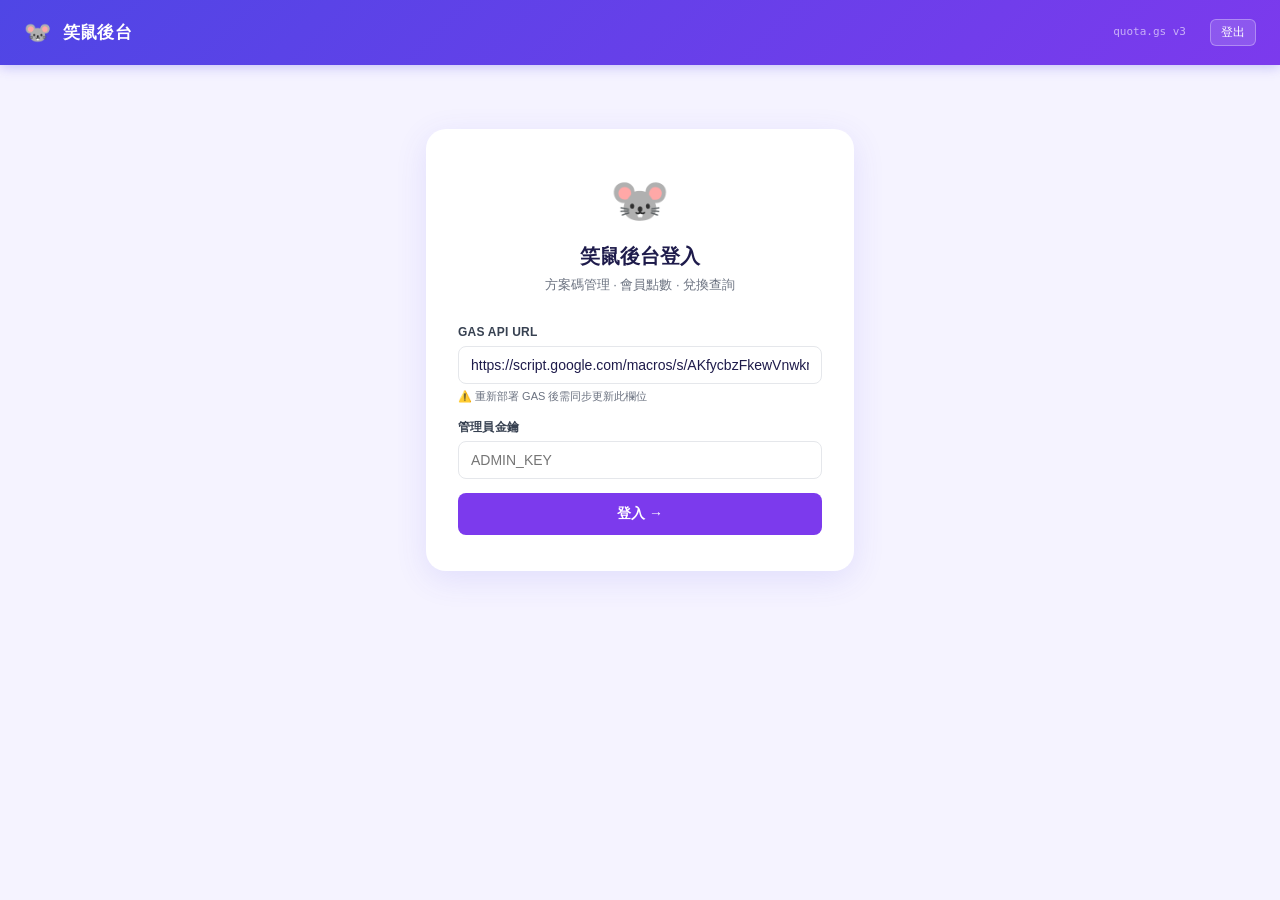
==== commit 60ee52c9: "三合一修正：複製修復 + 記住登入 + 會員名字 1. quota-admin.html：複製按鈕加備用方式（execCommand fallback）；    登入後記住帳號密碼（localStor" ====
--- a/quota-admin.html
+++ b/quota-admin.html
@@ -199,6 +199,7 @@
   <span class="logo">🐭</span>
   <h1>笑鼠後台</h1>
   <span class="ver">quota.gs v3</span>
+  <button onclick="doLogout()" style="margin-left:12px;background:rgba(255,255,255,.15);color:#fff;border:1px solid rgba(255,255,255,.3);border-radius:6px;padding:4px 10px;font-size:12px;cursor:pointer">登出</button>
 </header>
 
 <!-- ════ 登入 ════ -->
@@ -414,11 +415,11 @@
       <div class="table-wrap">
         <table>
           <thead><tr>
-            <th>userId</th><th>方案</th><th>到期</th><th>工坊bonus</th>
+            <th>姓名／暱稱</th><th>userId</th><th>方案</th><th>到期</th><th>工坊bonus</th>
             <th>今日快速</th><th>今日旅程</th><th>今日工坊</th><th>最後使用</th>
           </tr></thead>
           <tbody id="members-tbody">
-            <tr><td colspan="8"><div class="empty"><div class="eicon">👥</div><div class="etxt">點「載入最新」</div></div></td></tr>
+            <tr><td colspan="9"><div class="empty"><div class="eicon">👥</div><div class="etxt">點「載入最新」</div></div></td></tr>
           </tbody>
         </table>
       </div>
@@ -462,6 +463,15 @@
   var body = Object.assign({ action: action, adminKey: ADMIN_KEY }, extra || {});
   var res = await fetch(API_URL, { method: 'POST', body: JSON.stringify(body) });
   return res.json();
+}
+
+function doLogout() {
+  localStorage.removeItem('hsr_gas_url');
+  localStorage.removeItem('hsr_admin_key');
+  API_URL = ''; ADMIN_KEY = '';
+  document.getElementById('main-panel').style.display = 'none';
+  document.getElementById('auth-panel').style.display = 'block';
+  document.getElementById('admin-key').value = '';
 }
 
 async function doLogin() {
@@ -472,6 +482,8 @@
   try {
     var r = await callApi('adminListCodes');
     if (r.ok === false) { showMsg('auth-msg', r.message || '驗證失敗', true); return; }
+    localStorage.setItem('hsr_gas_url', API_URL);
+    localStorage.setItem('hsr_admin_key', ADMIN_KEY);
     document.getElementById('auth-panel').style.display = 'none';
     document.getElementById('main-panel').style.display = 'block';
     renderCodesTable(r.codes || []);
@@ -479,6 +491,17 @@
     showMsg('auth-msg', '連線失敗：' + e.message, true);
   }
 }
+
+// 頁面載入時自動恢復登入
+window.addEventListener('DOMContentLoaded', function() {
+  var savedUrl = localStorage.getItem('hsr_gas_url');
+  var savedKey = localStorage.getItem('hsr_admin_key');
+  if (savedUrl) document.getElementById('gas-url').value = savedUrl;
+  if (savedUrl && savedKey) {
+    document.getElementById('admin-key').value = savedKey;
+    doLogin();
+  }
+});
 
 function switchTab(name) {
   document.querySelectorAll('.tab').forEach(function(t,i){
@@ -544,14 +567,30 @@
   btn.disabled = false;
 }
 
+function fallbackCopy(text) {
+  var ta = document.createElement('textarea');
+  ta.value = text;
+  ta.style.cssText = 'position:fixed;left:-9999px;top:-9999px';
+  document.body.appendChild(ta);
+  ta.select();
+  try { document.execCommand('copy'); } catch(e) {}
+  document.body.removeChild(ta);
+}
+
 function copyCode() {
   if (!_lastCode) return;
-  navigator.clipboard.writeText(_lastCode).then(function(){
-    var btn = document.getElementById('copy-btn');
+  var btn = document.getElementById('copy-btn');
+  function markCopied() {
     btn.textContent = '✅ 已複製！';
     btn.className = 'copy-btn copied';
     setTimeout(function(){ btn.textContent='📋 複製方案碼'; btn.className='copy-btn'; }, 2000);
-  });
+  }
+  if (navigator.clipboard && navigator.clipboard.writeText) {
+    navigator.clipboard.writeText(_lastCode).then(markCopied).catch(function(){ fallbackCopy(_lastCode); markCopied(); });
+  } else {
+    fallbackCopy(_lastCode);
+    markCopied();
+  }
 }
 
 async function loadCodes() {
@@ -609,6 +648,7 @@
   var m = r.member;
   var planExpired = m.planEndAt && new Date(m.planEndAt) < new Date();
   var fields = [
+    ['姓名／暱稱', m.displayName || '（未填）'],
     ['userId', m.userId],
     ['方案', (m.planType||'free') + (planExpired?' ⚠️已過期':'')],
     ['到期日', m.planEndAt ? String(m.planEndAt).slice(0,10) : '—'],
@@ -647,12 +687,14 @@
   var r = await callApi('adminListMembers', { limit: 50 });
   var tb = document.getElementById('members-tbody');
   if (!r.ok || !r.members || !r.members.length) {
-    tb.innerHTML = '<tr><td colspan="8"><div class="empty"><div class="eicon">👥</div><div class="etxt">尚無會員資料</div></div></td></tr>'; return;
+    tb.innerHTML = '<tr><td colspan="9"><div class="empty"><div class="eicon">👥</div><div class="etxt">尚無會員資料</div></div></td></tr>'; return;
   }
   tb.innerHTML = r.members.map(function(m) {
     var planExpired = m.planEndAt && new Date(m.planEndAt) < new Date();
     var planLabel = (m.planType||'free') + (planExpired?'(過期)':'');
+    var name = m.displayName || '<span style="color:var(--gray)">（未填）</span>';
     return '<tr>'
+      +'<td style="font-weight:600">'+name+'</td>'
       +'<td class="td-code" style="font-size:11px">'+(m.userId||'')+'</td>'
       +'<td><span class="badge badge-'+(m.planType||'free')+'">'+planLabel+'</span></td>'
       +'<td class="td-muted">'+(m.planEndAt?String(m.planEndAt).slice(0,10):'—')+'</td>'
